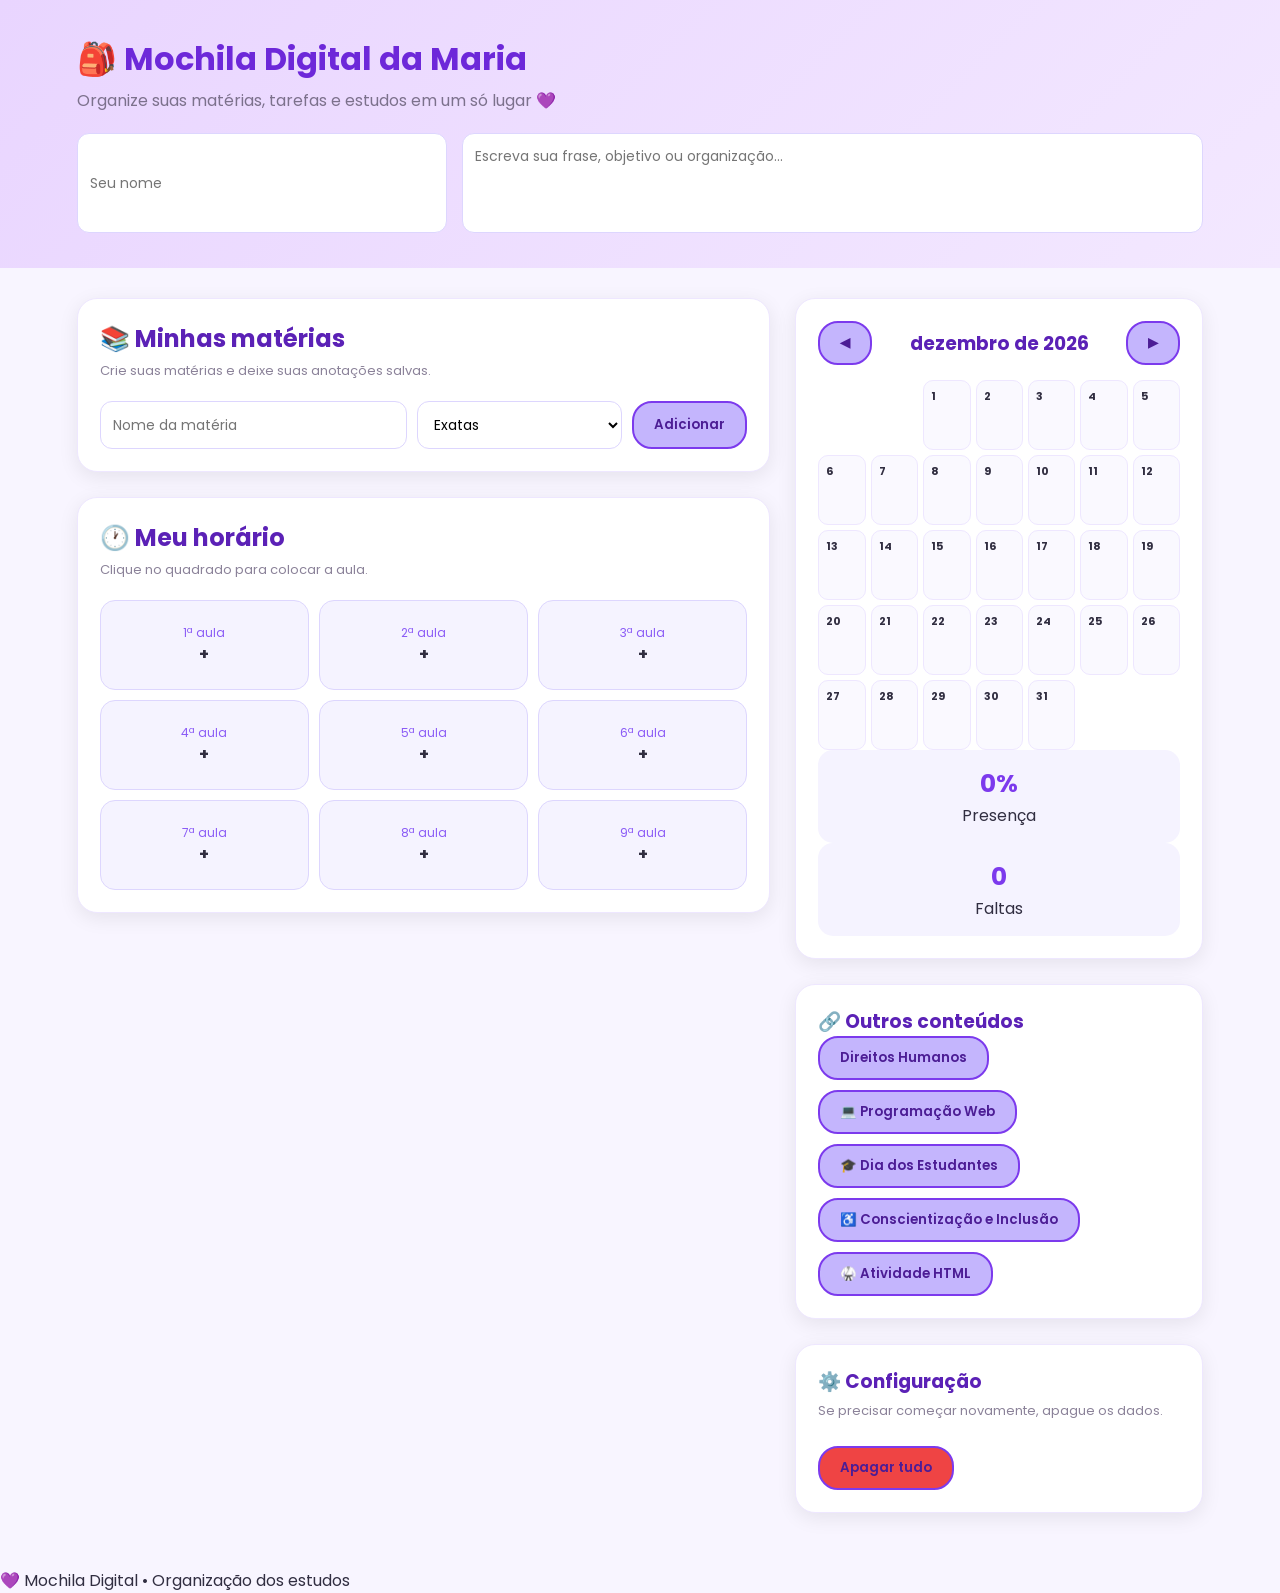
==== index.html @ 51b1d09c "Update index.html" ====
<!DOCTYPE html>
<html lang="pt-BR">

<head>

<meta charset="UTF-8">

<meta name="viewport" content="width=device-width, initial-scale=1.0">

<title>Mochila Digital</title>

<link href="https://fonts.googleapis.com/css2?family=Poppins:wght@300;400;500;600;700&display=swap" rel="stylesheet">


<style>

*{
    margin:0;
    padding:0;
    box-sizing:border-box;
    font-family:'Poppins',sans-serif;
}


body{

    background:#f8f5ff;
    color:#312e41;

}



header{

    background:linear-gradient(
        135deg,
        #e9d5ff,
        #f3e8ff
    );

    padding:35px 6%;

}


.topo{

    max-width:1400px;
    margin:auto;

}


.topo h1{

    color:#6d28d9;
    font-size:32px;

}


.topo p{

    color:#7c718c;
    margin-top:5px;
    margin-bottom:20px;

}



.perfil{

    display:grid;
    grid-template-columns:1fr 2fr;
    gap:15px;

}





input,
textarea,
select{

    width:100%;
    padding:12px;

    border-radius:12px;

    border:1px solid #ddd6fe;

    background:white;

    outline:none;

    font-size:14px;

}


textarea{

    resize:none;
    min-height:100px;

}



input:focus,
textarea:focus,
select:focus{

    border-color:#8b5cf6;

    box-shadow:
    0 0 0 3px #ede9fe;

}



.container{

    max-width:1400px;

    margin:auto;

    padding:30px 6%;

    display:grid;

    grid-template-columns:
    1.7fr 1fr;

    gap:25px;

}



.card{

    background:white;

    border-radius:20px;

    padding:22px;

    margin-bottom:25px;

    box-shadow:
    0 5px 20px rgba(0,0,0,.08);

    border:1px solid #eee7ff;

}



.card h2,
.card h3{

    color:#5b21b6;

}



.subtitulo{

    color:#8b8299;

    font-size:13px;

    margin-top:5px;

}


button{
    background:#c4b5fd;
    color:#4c1d95;
    border:2px solid #7c3aed;
    padding:10px 20px;
    border-radius:20px;
    cursor:pointer;
    font-weight:600;
    transition:.2s;
}



button:hover{

    background:#7c3aed;

    transform:translateY(-2px);

}



.btn-excluir{

    background:#ef4444;

}


.btn-excluir:hover{

    background:#dc2626;

}



.btn-pequeno{

    padding:6px 10px;

    font-size:12px;

}




.form-materia{

    display:grid;

    grid-template-columns:

    1.5fr 1fr auto;

    gap:10px;

    margin-top:20px;

}



.materia{

    border-left:6px solid #a78bfa;

}



.cabecalho-materia{

    display:flex;

    justify-content:space-between;

    align-items:center;

}



.nome-materia{

    display:flex;

    align-items:center;

    gap:8px;

}



.bolinha{

    width:14px;

    height:14px;

    border-radius:50%;

}



.categoria{

    background:#ede9fe;

    color:#6d28d9;

    padding:4px 10px;

    border-radius:20px;

    font-size:11px;

}



.area-anotacao{

    margin-top:20px;

}



.area-anotacao label{

    display:block;

    color:#5b21b6;

    font-weight:600;

    margin-bottom:8px;

}



.salvo{

    color:#16a34a;

    font-size:12px;

}


.form-tarefa{

    display:grid;

    grid-template-columns:

    1fr 150px auto;

    gap:8px;

    margin-top:12px;

}



.tarefa{

    margin-top:10px;

    padding:12px;

    background:#faf7ff;

    border-radius:12px;

    display:flex;

    justify-content:space-between;

    align-items:center;

}



.tarefa.concluida{

    opacity:.5;

    text-decoration:line-through;

}



.data{

    font-size:11px;

    color:#8b5cf6;

}



.grade{

    display:grid;

    grid-template-columns:
    repeat(3,1fr);

    gap:10px;

    margin-top:20px;

}



.aula{

    height:90px;

    background:#f5f3ff;

    border-radius:15px;

    border:1px solid #ddd6fe;

    display:flex;

    justify-content:center;

    align-items:center;

    flex-direction:column;

    cursor:pointer;

}



.aula:hover{

    background:#ede9fe;

}



.numero{

    color:#8b5cf6;

    font-size:12px;

}


.cabecalho-calendario{

    display:flex;

    justify-content:space-between;

    align-items:center;

}



.calendario{

    display:grid;

    grid-template-columns:
    repeat(7,1fr);

    gap:5px;

    margin-top:15px;

}



.dia{

    min-height:70px;

    background:#faf9ff;

    border-radius:10px;

    border:1px solid #eee7ff;

    padding:7px;

    font-size:11px;

    cursor:pointer;

}



.dia:hover{

    border-color:#a78bfa;

}



.vazio{

    background:none;

    border:none;

}



.presenca{

    background:#dcfce7;

}



.falta{

    background:#fee2e2;

}



.prova{

    background:#ede9fe;

}

<style>

    
.estatisticas{

    display:grid;

    grid-template-columns:1fr 1fr;

    gap:10px;

    margin-top:20px;

}



.numero-estatistica{

    background:#f5f3ff;

    padding:15px;

    border-radius:15px;

    text-align:center;

}



.numero-estatistica strong{

    display:block;

    font-size:25px;

    color:#7c3aed;

}



.links{

    display:flex;

    gap:10px;

    flex-wrap:wrap;

}


@media(max-width:900px){


.container{

    grid-template-columns:1fr;

}


.perfil{

    grid-template-columns:1fr;

}


}



@media(max-width:600px){


.form-materia,
.form-tarefa{

    grid-template-columns:1fr;

}



.grade{

    grid-template-columns:
    repeat(2,1fr);

}


}


</style>


</head>



<body>



<header>


<div class="topo">


<h1>
🎒 Mochila Digital da Maria
</h1>


<p>
Organize suas matérias, tarefas e estudos em um só lugar 💜
</p>



<div class="perfil">


<input 
id="nome"
placeholder="Seu nome"
>


<textarea
id="bio"
placeholder="Escreva sua frase, objetivo ou organização..."
></textarea>


</div>


</div>


</header>




<main class="container">



<section>




<div class="card">


<h2>
📚 Minhas matérias
</h2>


<p class="subtitulo">

Crie suas matérias e deixe suas anotações salvas.

</p>



<div class="form-materia">


<input
id="novaMateria"
placeholder="Nome da matéria"
>



<select
id="categoriaMateria"
>


<option>
Exatas
</option>


<option>
Humanas
</option>


<option>
Linguagens
</option>


<option>
Biológicas
</option>


<option>
Itinerário
</option>


<option>
Curso Técnico
</option>


</select>



<button onclick="adicionarMateria()">

Adicionar

</button>



</div>


</div>




<div id="listaMaterias"></div>





<div class="card">


<h2>
🕐 Meu horário
</h2>


<p class="subtitulo">

Clique no quadrado para colocar a aula.

</p>



<div
class="grade"
id="horario"
>


</div>



</div>




</section>





<aside>




<div class="card">


<div class="cabecalho-calendario">


<button onclick="mudarMes(-1)">
◀
</button>



<h3 id="mesAtual">

</h3>



<button onclick="mudarMes(1)">
▶
</button>



</div>



<div class="calendario"
id="calendario">

</div>




<div class="estatisticas">


<div class="numero-estatistica">


<strong id="porcentagem">

0%

</strong>


Presença


</div>



<div class="numero-estatistica">


<strong id="faltas">

0

</strong>


Faltas


</div>



</div>



</div>







<div class="card">


<h3>
🔗 Outros conteúdos
</h3>



<div class="links">


<a href="d-h.html">

<button>

Direitos Humanos

</button>

</a>



<a href="programacao-web.html">

<button>

💻 Programação Web

</button>

</a>
    
<a href="dia-dos-estudantes.html">

<button>

🎓 Dia dos Estudantes

</button>
<a href="conscientizacao.html">
    <button>
        ♿ Conscientização e Inclusão
    </button>

</a>
<a href="atividade-html-campeonato.html">
    <button>
        🥋 Atividade HTML
    </button>

</a>
    
</div>


</div>





<div class="card">


<h3>
⚙️ Configuração
</h3>


<p class="subtitulo">

Se precisar começar novamente, apague os dados.

</p>


<br>


<button 
class="btn-excluir"
onclick="apagarDados()"
>

Apagar tudo

</button>


</div>


</aside>


</main>


<footer>


💜 Mochila Digital • Organização dos estudos


</footer>
<script>


let dados = JSON.parse(
localStorage.getItem("mochilaDigital")
)
||
{

nome:"",
bio:"",

materias:[],

horario:[
"",
"",
"",
"",
"",
"",
"",
"",
""
],

calendario:{}

};



let dataAtual = new Date();




function salvar(){

localStorage.setItem(
"mochilaDigital",
JSON.stringify(dados)
);

}



nome.value = dados.nome;

bio.value = dados.bio;



nome.oninput=function(){

dados.nome=this.value;

salvar();

};



bio.oninput=function(){

dados.bio=this.value;

salvar();

};



const cores=[

"#a78bfa",
"#60a5fa",
"#34d399",
"#f472b6",
"#fbbf24",
"#fb7185"

];



function adicionarMateria(){


let nomeMateria =
document.getElementById("novaMateria").value;



let categoria =
document.getElementById("categoriaMateria").value;



if(nomeMateria==""){

alert("Digite o nome da matéria");

return;

}



dados.materias.push({

nome:nomeMateria,

categoria:categoria,

cor:
cores[
dados.materias.length %
cores.length
],

anotacao:"",

tarefas:[]

});



document.getElementById("novaMateria").value="";



salvar();

render();


}



function excluirMateria(i){


if(confirm("Excluir essa matéria?")){


dados.materias.splice(i,1);


salvar();

render();


}


}




function salvarAnotacao(i){


dados.materias[i].anotacao =

document.getElementById(
"anotacao"+i
).value;



salvar();



document.getElementById(
"salvo"+i
).innerHTML=
"✓ Salvo";


}




function adicionarTarefa(i){


let tarefa =
document.getElementById(
"tarefa"+i
).value;



let data =
document.getElementById(
"data"+i
).value;



if(tarefa=="") return;



dados.materias[i].tarefas.push({

nome:tarefa,

data:data,

feito:false

});



salvar();

render();


}


function concluirTarefa(m,t){


dados.materias[m]
.tarefas[t]
.feito =
!
dados.materias[m]
.tarefas[t]
.feito;



salvar();

render();


}



function excluirTarefa(m,t){


dados.materias[m]
.tarefas.splice(t,1);



salvar();

render();


}



function renderHorario(){


let area =
document.getElementById(
"horario"
);



area.innerHTML="";



dados.horario.forEach(
function(aula,i){


area.innerHTML += `


<div class="aula"
onclick="editarAula(${i})">


<span class="numero">

${i+1}ª aula

</span>


<strong>

${aula || "+"}

</strong>


</div>


`;


});


}




function editarAula(i){


let novo =
prompt(
"Digite a aula:",
dados.horario[i]
);



if(novo==null)return;



dados.horario[i]=novo;



salvar();

renderHorario();


}




function chave(data){


return data;

}





function renderCalendario(){



let calendario =
document.getElementById(
"calendario"
);



let mes =
document.getElementById(
"mesAtual"
);



let ano =
dataAtual.getFullYear();



let numeroMes =
dataAtual.getMonth();



mes.innerHTML =
dataAtual.toLocaleDateString(
"pt-BR",
{
month:"long",
year:"numeric"
}
);



calendario.innerHTML="";



let primeiro =
new Date(
ano,
numeroMes,
1
).getDay();



let total =
new Date(
ano,
numeroMes+1,
0
).getDate();




for(let i=0;i<primeiro;i++){

calendario.innerHTML+=
`
<div class="dia vazio"></div>
`;

}





let presenca=0;

let falta=0;



for(
let dia=1;
dia<=total;
dia++
){



let id =
ano+
"-"+
(numeroMes+1)+
"-"+
dia;



let tipo =
dados.calendario[id]
||
"";



if(tipo=="presenca")
presenca++;



if(tipo=="falta")
falta++;



calendario.innerHTML+=`


<div 
class="dia ${tipo}"
onclick="marcarDia('${id}')">


<strong>

${dia}

</strong>


</div>


`;



}



let totalMarcado =
presenca+falta;



document.getElementById(
"porcentagem"
).innerHTML =

totalMarcado==0
?
"0%"
:
Math.round(
presenca/totalMarcado*100
)
+
"%";



document.getElementById(
"faltas"
).innerHTML=
falta;



}



function marcarDia(id){


let escolha =
prompt(
"1 Presença\n2 Falta\n3 Prova\n0 Limpar"
);



if(escolha=="1")
dados.calendario[id]="presenca";

else
if(escolha=="2")
dados.calendario[id]="falta";

else
if(escolha=="3")
dados.calendario[id]="prova";

else
if(escolha=="0")
delete dados.calendario[id];

else
return;



salvar();

renderCalendario();


}



function mudarMes(v){


dataAtual.setMonth(
dataAtual.getMonth()+v
);


renderCalendario();


}



function render(){


let lista =
document.getElementById(
"listaMaterias"
);



lista.innerHTML="";



dados.materias.forEach(
function(m,i){



let tarefas="";



m.tarefas.forEach(
function(t,j){



tarefas+=`


<div class="tarefa">


<div>

<b>

${t.nome}

</b>


<br>


<span class="data">

${t.data}

</span>


</div>



<div>


<button
onclick="concluirTarefa(${i},${j})">

✓

</button>


<button
class="btn-excluir"
onclick="excluirTarefa(${i},${j})">

X

</button>


</div>



</div>


`;


});





lista.innerHTML+=`


<div class="card materia">


<div class="cabecalho-materia">


<div class="nome-materia">


<span 
class="bolinha"
style="background:${m.cor}">
</span>


<h3>

${m.nome}

</h3>


<span class="categoria">

${m.categoria}

</span>


</div>



<button
class="btn-excluir"
onclick="excluirMateria(${i})">

X

</button>


</div>





<div class="area-anotacao">


<label>

📝 Anotações

</label>


<textarea
id="anotacao${i}"
oninput="salvarAnotacao(${i})"
>${m.anotacao}</textarea>



<span class="salvo"
id="salvo${i}">

</span>


</div>





<h3>

✅ Tarefas

</h3>



<div class="form-tarefa">


<input
id="tarefa${i}"
placeholder="Nova tarefa">


<input
id="data${i}"
type="date">


<button
onclick="adicionarTarefa(${i})">

+

</button>


</div>



${tarefas}



</div>


`;



});



renderHorario();

renderCalendario();


}







function apagarDados(){


if(confirm("Apagar tudo?")){


localStorage.clear();


location.reload();


}


}





render();



</script>


</body>

</html>
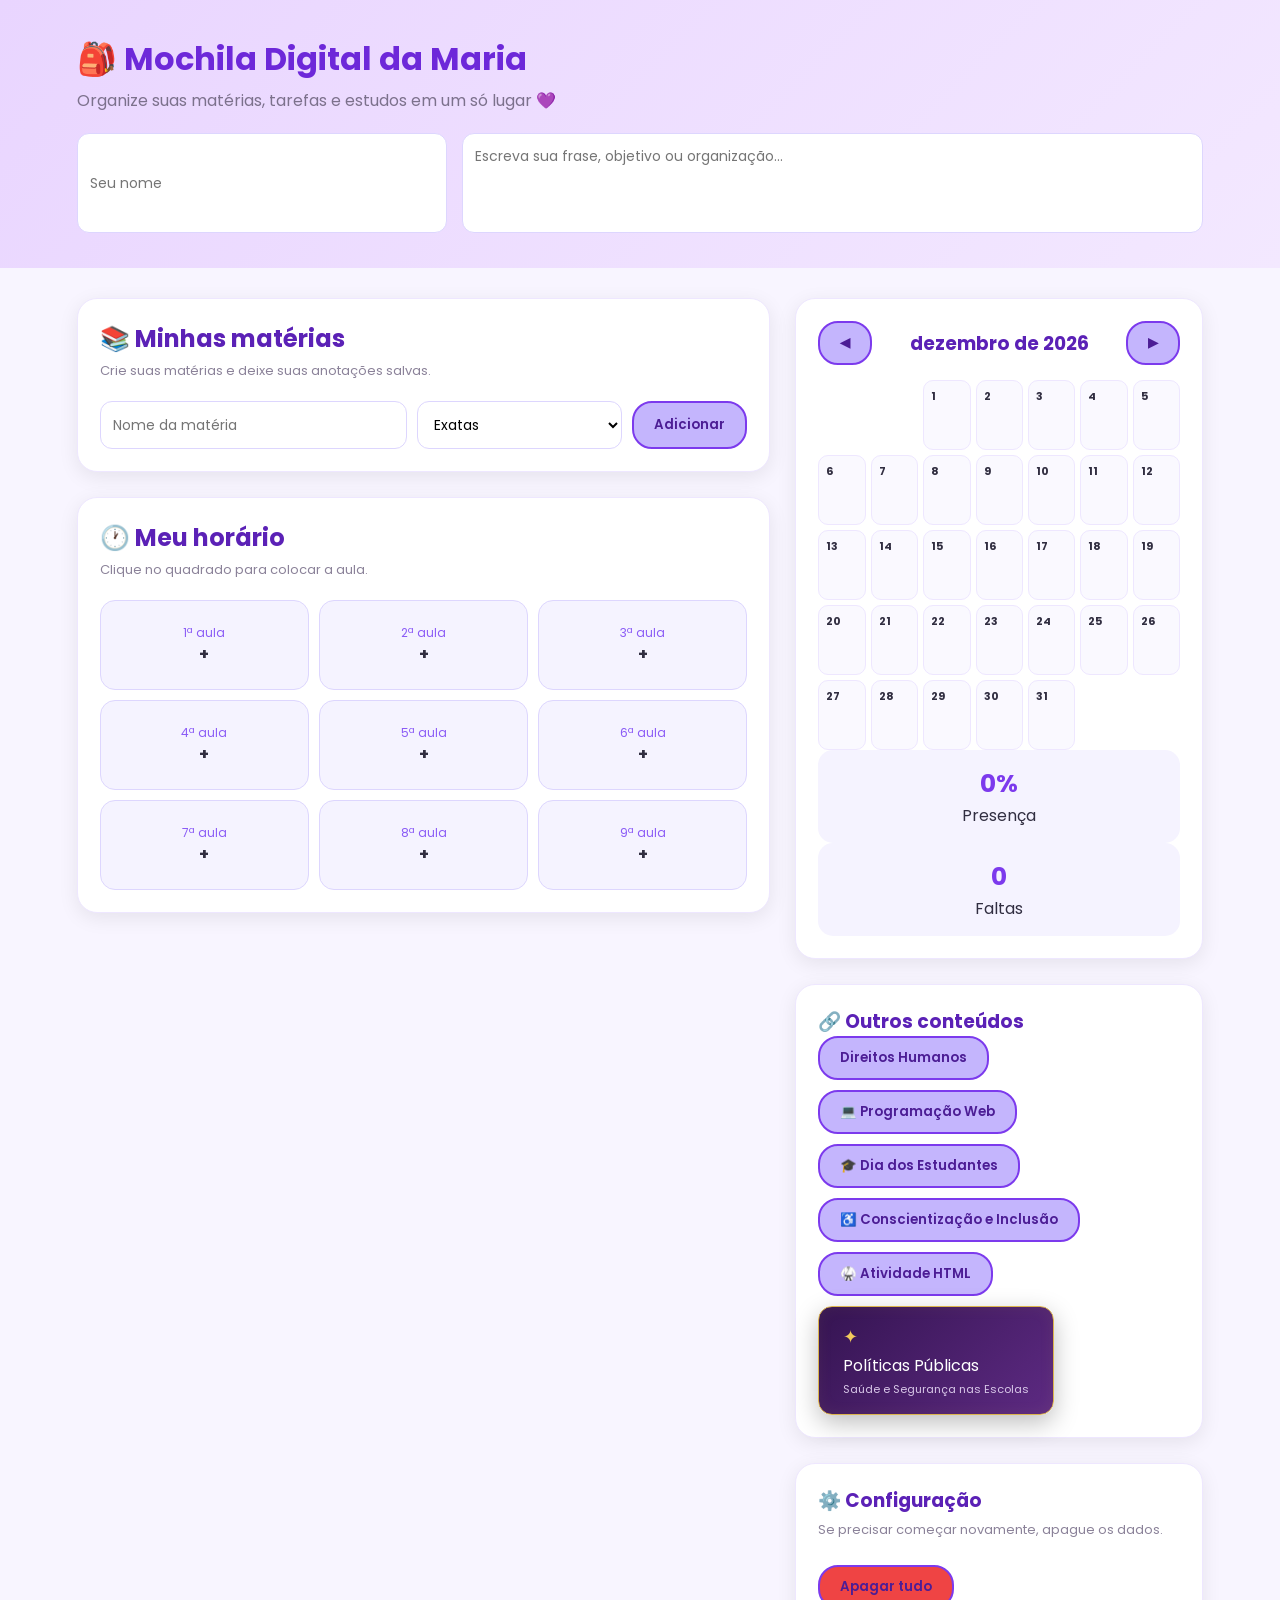
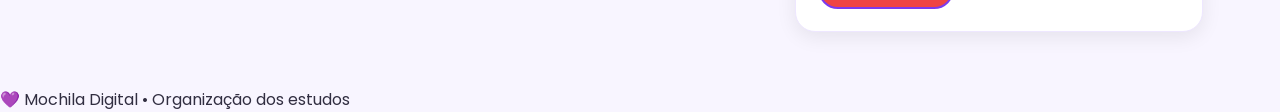
==== commit b7d92a3e: "Update index.html" ====
--- a/index.html
+++ b/index.html
@@ -11,6 +11,7 @@
 
 <link href="https://fonts.googleapis.com/css2?family=Poppins:wght@300;400;500;600;700&display=swap" rel="stylesheet">
 
+    <link rel="stylesheet" href="botaodh.css">
 
 <style>
 
@@ -633,7 +634,58 @@
 
 
 }
-
+.btn-politicas {
+    display: inline-flex;
+    flex-direction: column;
+    align-items: flex-start;
+    gap: 3px;
+
+    padding: 16px 24px;
+
+    color: #ffffff;
+    text-decoration: none;
+
+    background: linear-gradient(
+        135deg,
+        #351452,
+        #5d2a82
+    );
+
+    border: 1px solid #dcb44d;
+    border-radius: 14px;
+
+    box-shadow:
+        0 8px 25px rgba(0, 0, 0, 0.25),
+        inset 0 0 15px rgba(220, 180, 77, 0.08);
+
+    transition: all 0.3s ease;
+}
+
+.btn-politicas span {
+    color: #f2ca5c;
+    font-size: 18px;
+}
+
+.btn-politicas small {
+    color: #d8c7e8;
+    font-size: 11px;
+}
+
+.btn-politicas:hover {
+    transform: translateY(-4px);
+
+    background: linear-gradient(
+        135deg,
+        #4b216d,
+        #7540a0
+    );
+
+    border-color: #ffe28a;
+
+    box-shadow:
+        0 12px 30px rgba(0, 0, 0, 0.35),
+        0 0 20px rgba(220, 180, 77, 0.18);
+}
 
 </style>
 
@@ -963,7 +1015,11 @@
     <button>
         🥋 Atividade HTML
     </button>
-
+    
+<a href="politicas-escola.html" class="btn-politicas">
+    <span>✦</span>
+    Políticas Públicas
+    <small>Saúde e Segurança nas Escolas</small>
 </a>
     
 </div>
--- a/botaodh.css
+++ b/botaodh.css
@@ -0,0 +1,117 @@
+```css
+/* ==============================
+   BOTÃO ROXO + LILÁS + DOURADO
+============================== */
+
+button {
+
+    /* ===== TAMANHO ===== */
+
+    width: 220px;
+    height: 70px;
+
+
+    /* ===== ESPAÇO INTERNO ===== */
+
+    padding: 10px 20px;
+
+
+    /* ===== BORDA ===== */
+
+    border: 3px solid #E6B84A;
+    border-radius: 20px;
+
+
+    /* ===== CORES ===== */
+
+    background: linear-gradient(
+        135deg,
+        #24103D,
+        #4B227A
+    );
+
+    color: #FFE8A3;
+
+
+    /* ===== TEXTO ===== */
+
+    font-family: Arial, sans-serif;
+    font-size: 20px;
+    font-weight: bold;
+    text-align: center;
+    text-decoration: none;
+
+
+    /* ===== CURSOR ===== */
+
+    cursor: pointer;
+
+
+    /* ===== SOMBRA ===== */
+
+    box-shadow:
+        0 5px 10px rgba(36, 16, 61, 0.35),
+        0 0 8px rgba(230, 184, 74, 0.15);
+
+
+    /* ===== COMPORTAMENTO ===== */
+
+    display: block;
+
+    margin: 10px auto;
+
+
+    /* ===== TRANSIÇÃO ===== */
+
+    transition: all 0.3s ease;
+}
+
+
+/* ==============================
+   QUANDO O MOUSE PASSA
+============================== */
+
+button:hover {
+
+    background: linear-gradient(
+        135deg,
+        #4B227A,
+        #B88AE8
+    );
+
+    color: #24103D;
+
+    border-color: #FFE8A3;
+
+    transform: scale(1.05);
+
+    box-shadow:
+        0 8px 18px rgba(36, 16, 61, 0.40),
+        0 0 18px rgba(230, 184, 74, 0.45);
+}
+
+
+/* ==============================
+   QUANDO O BOTÃO É PRESSIONADO
+============================== */
+
+button:active {
+
+    transform: scale(0.95);
+
+    box-shadow:
+        0 3px 5px rgba(36, 16, 61, 0.25);
+}
+
+
+/* ==============================
+   QUANDO RECEBE FOCO
+============================== */
+
+button:focus {
+
+    outline: 4px solid #B88AE8;
+
+    outline-offset: 4px;
+}
+```
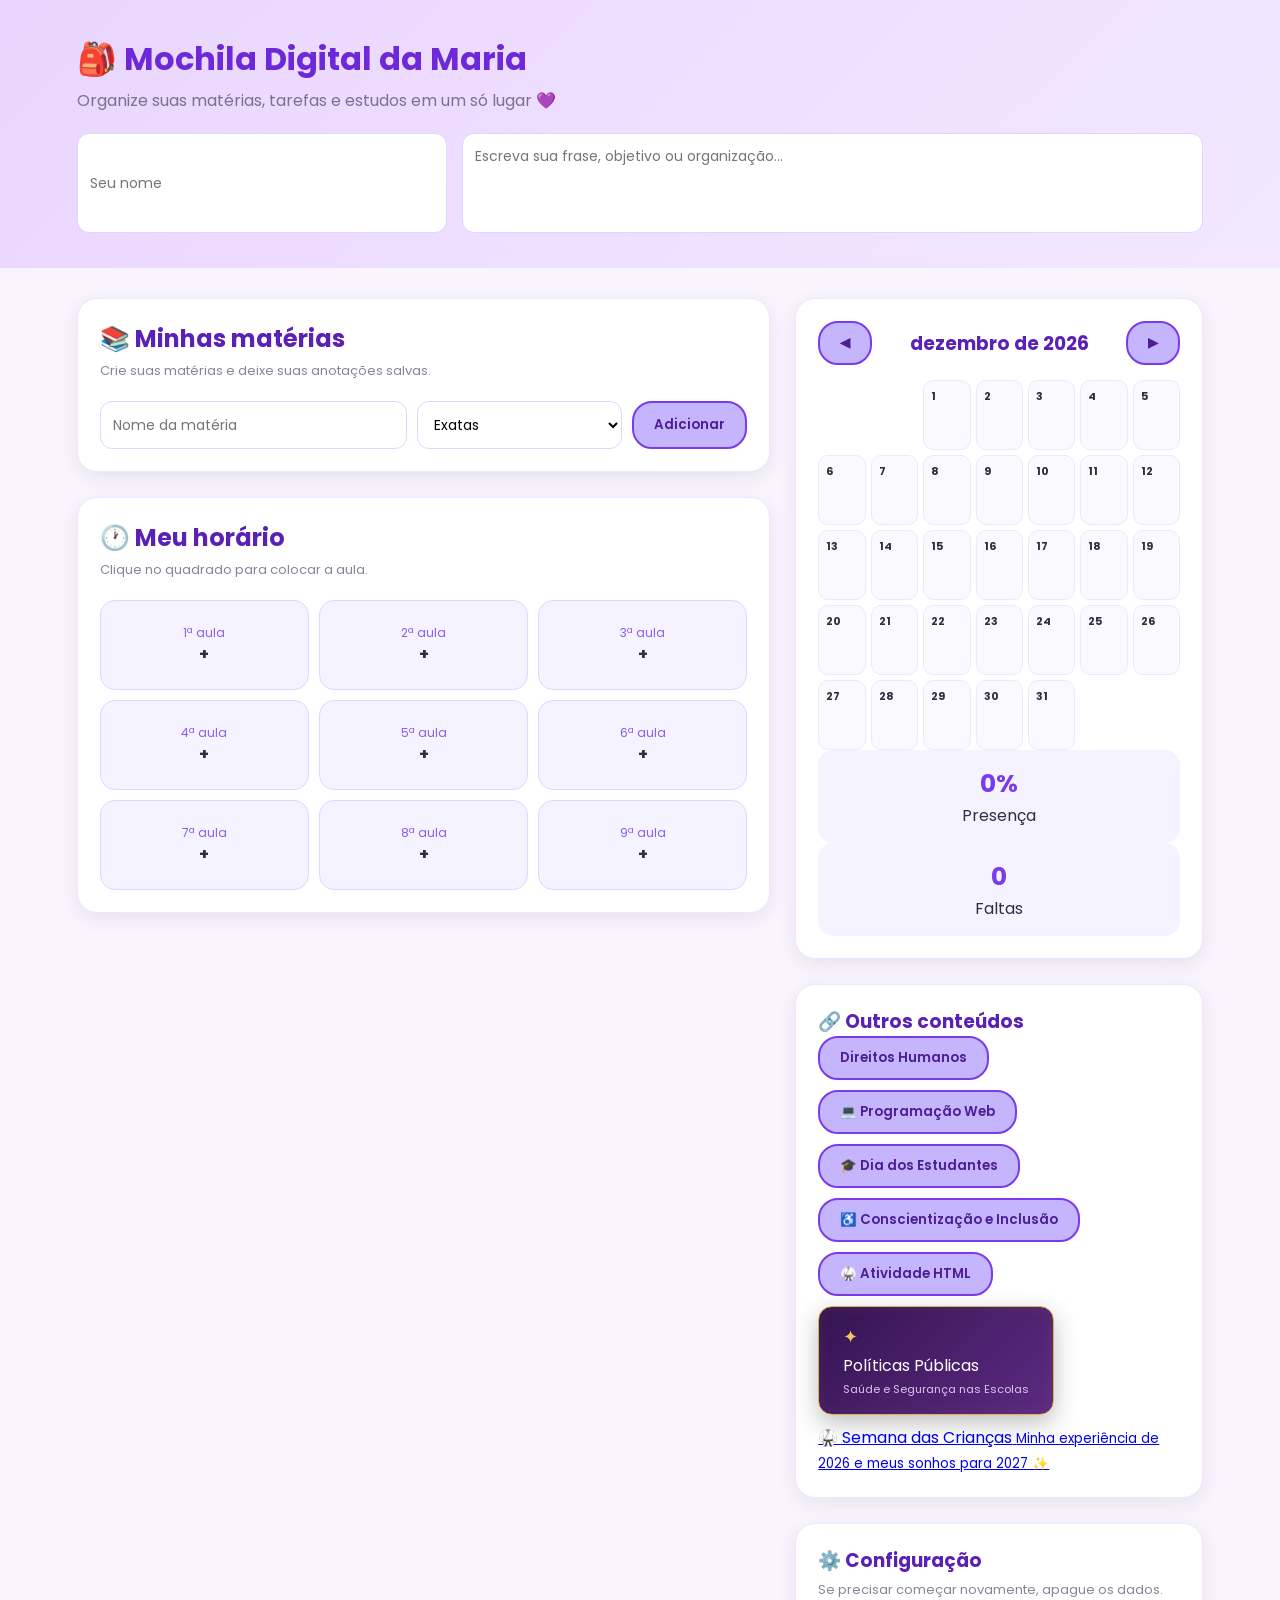
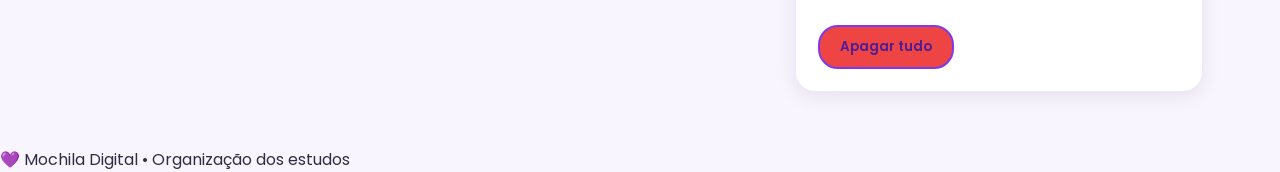
==== commit 2655d304: "Add link for Semana das Crianças section" ====
--- a/index.html
+++ b/index.html
@@ -1021,7 +1021,13 @@
     Políticas Públicas
     <small>Saúde e Segurança nas Escolas</small>
 </a>
+
     
+<a href="semana-criancas.html" class="btn-semana">
+    <span>🥋 Semana das Crianças</span>
+    <small>Minha experiência de 2026 e meus sonhos para 2027 ✨</small>
+</a>
+
 </div>
 
 
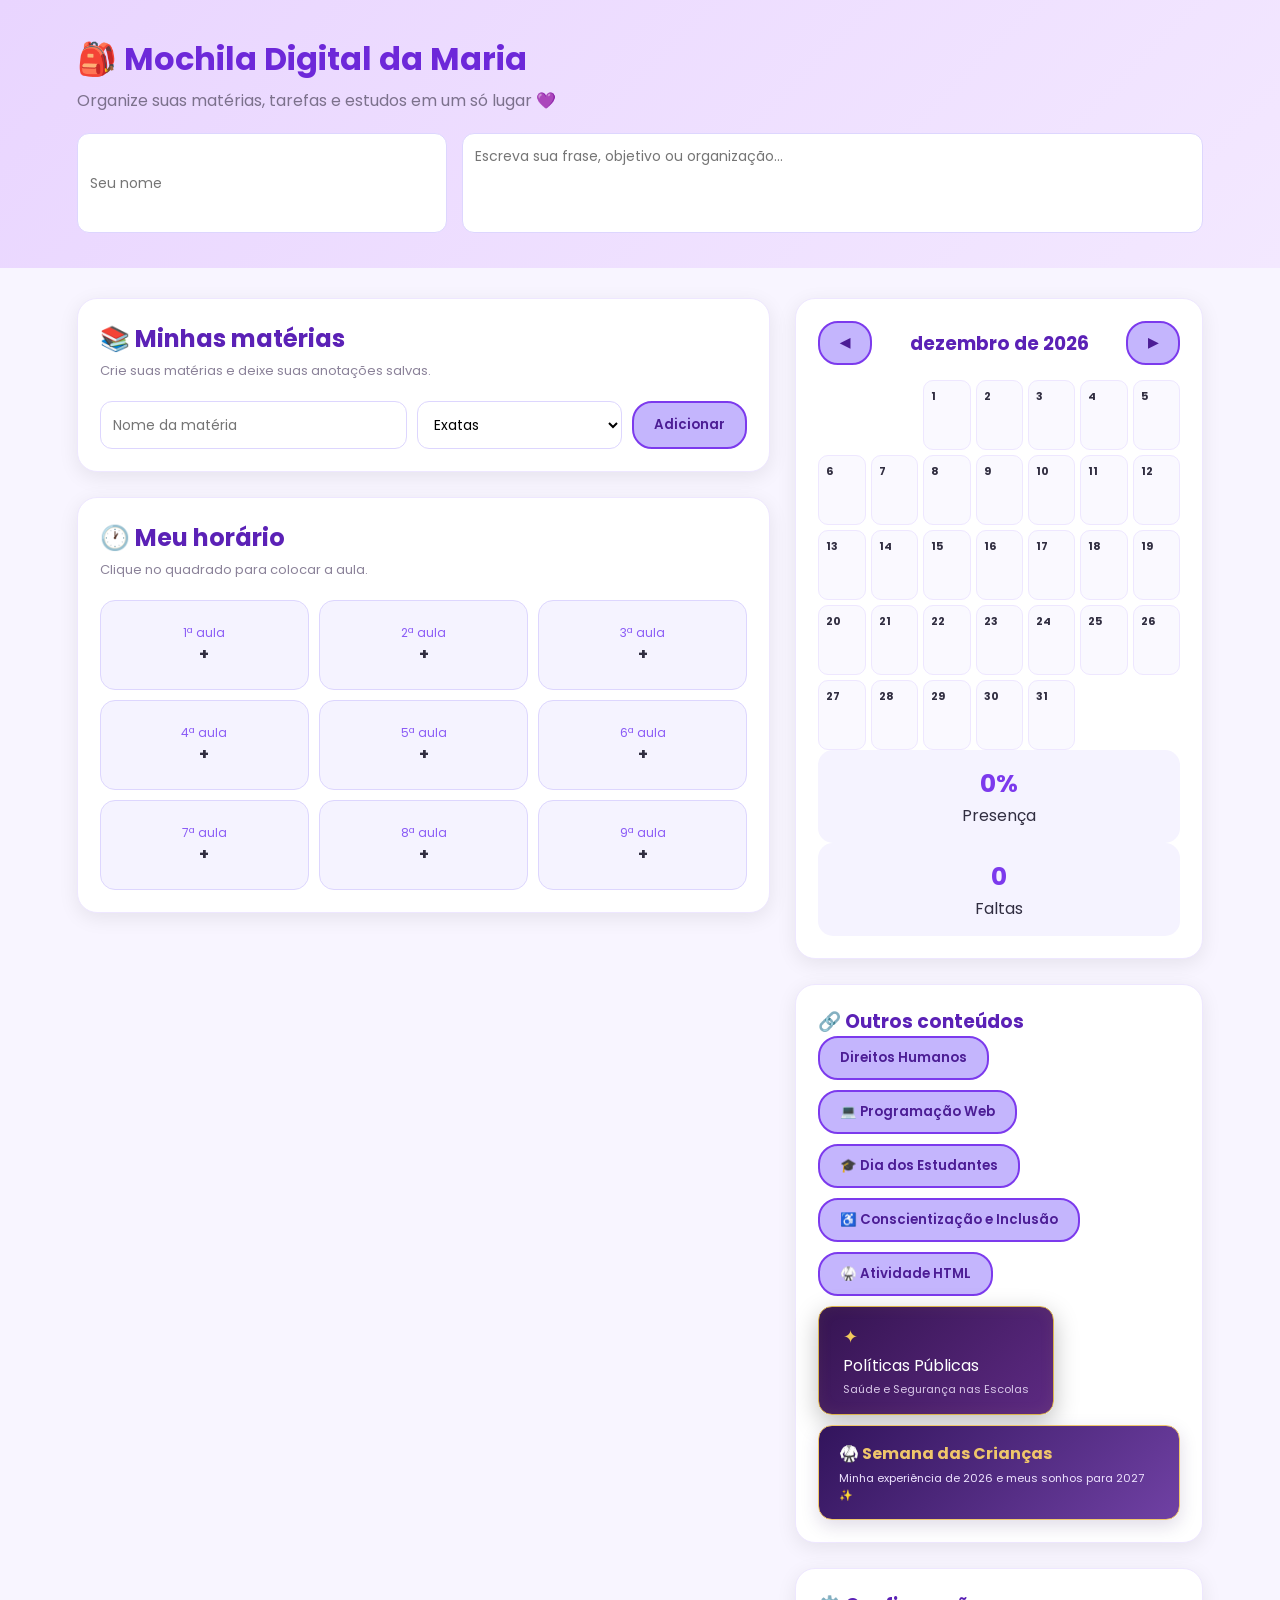
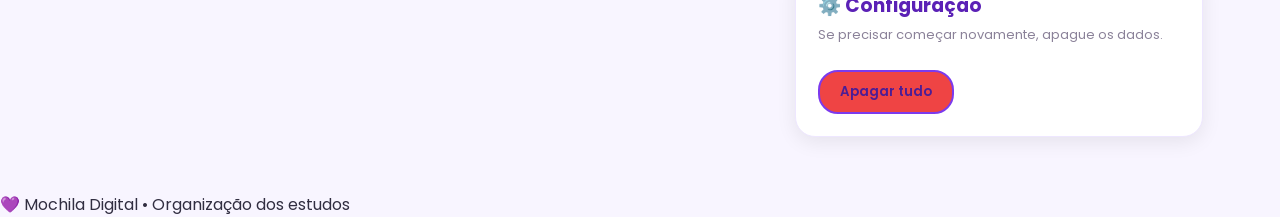
==== commit 8a1199a5: "Update index.html" ====
--- a/index.html
+++ b/index.html
@@ -685,6 +685,37 @@
     box-shadow:
         0 12px 30px rgba(0, 0, 0, 0.35),
         0 0 20px rgba(220, 180, 77, 0.18);
+}
+
+.btn-semana {
+    display: inline-flex;
+    flex-direction: column;
+    gap: 4px;
+    padding: 15px 20px;
+    background: linear-gradient(135deg, #32145c, #7041a4);
+    color: white;
+    text-decoration: none;
+    border: 1px solid #f0c66a;
+    border-radius: 14px;
+    box-shadow: 0 6px 18px rgba(50, 20, 92, .15);
+    transition: .3s ease;
+}
+
+.btn-semana span {
+    color: #f0c66a;
+    font-weight: 700;
+}
+
+.btn-semana small {
+    color: #eee3ff;
+    font-size: 11px;
+}
+
+.btn-semana:hover {
+    transform: translateY(-4px);
+    background: linear-gradient(135deg, #482274, #8758bd);
+    border-color: #ffe28a;
+    box-shadow: 0 10px 24px rgba(50, 20, 92, .25);
 }
 
 </style>
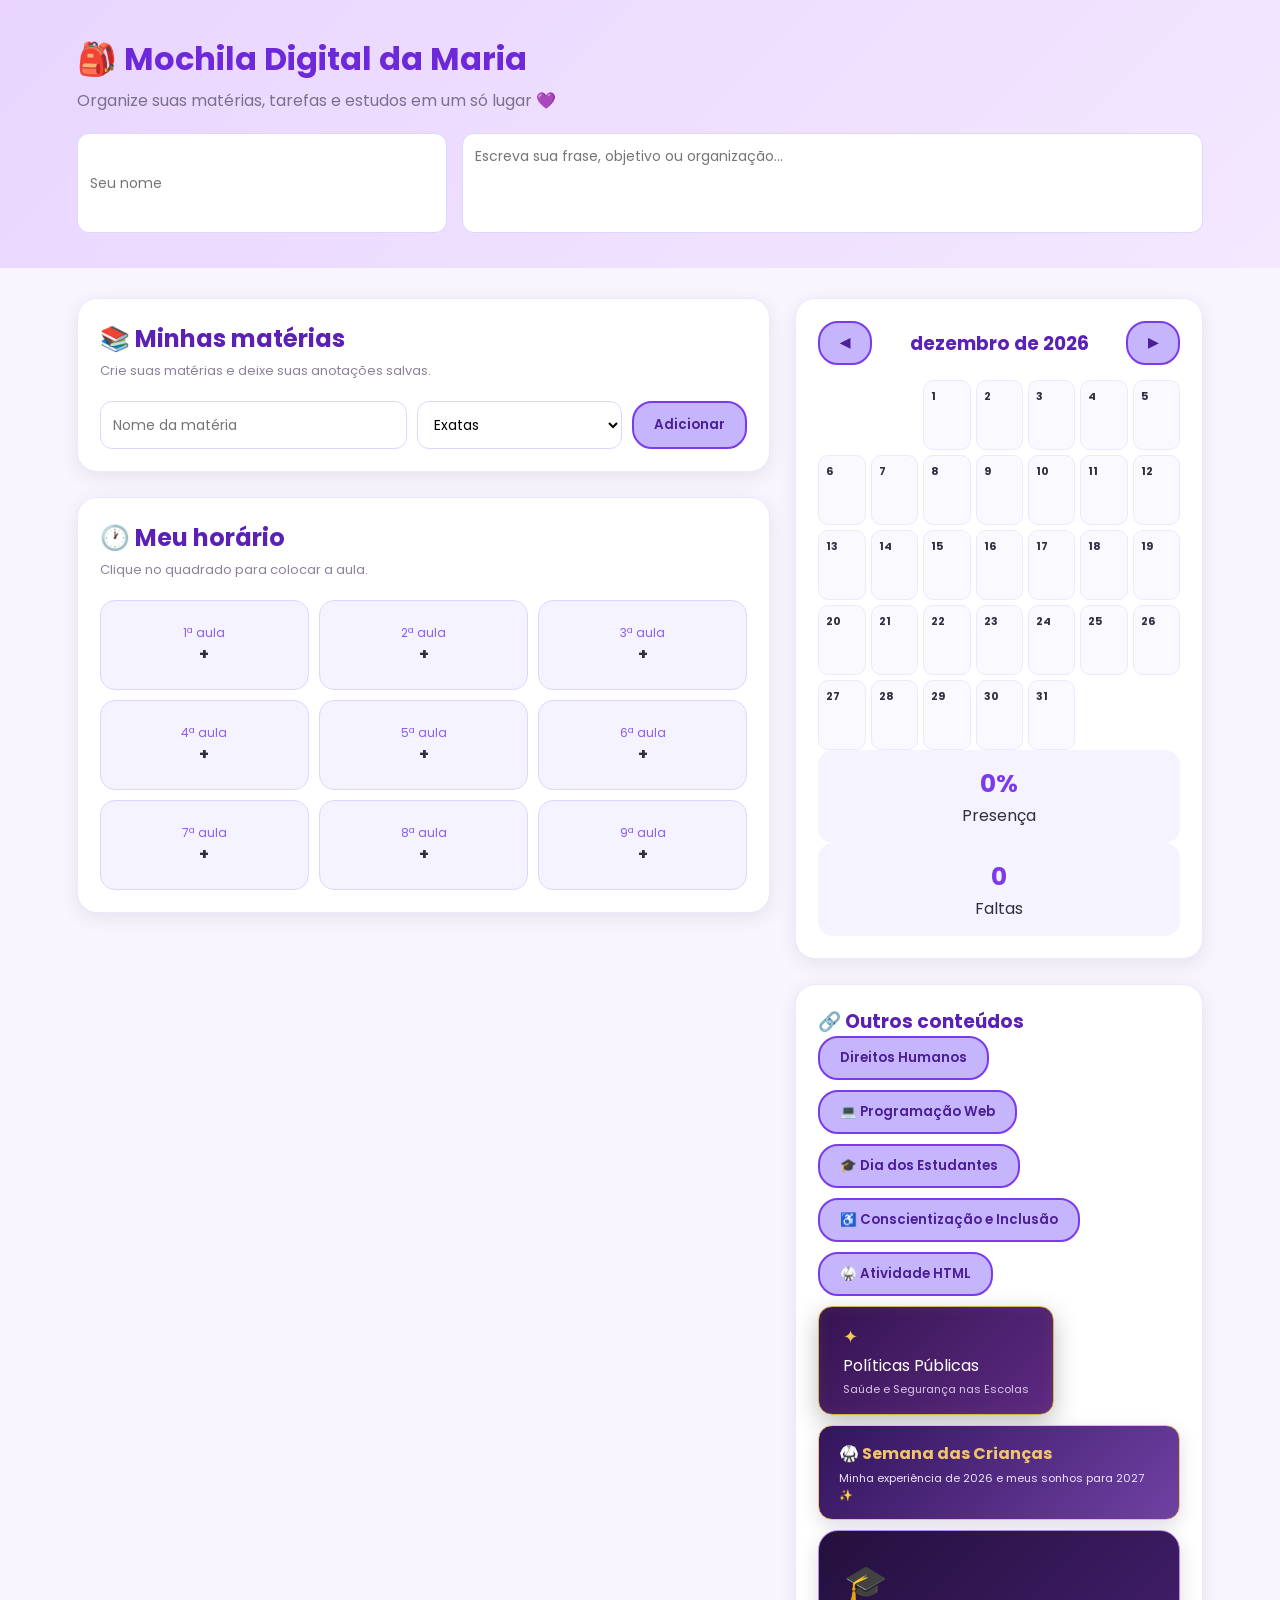
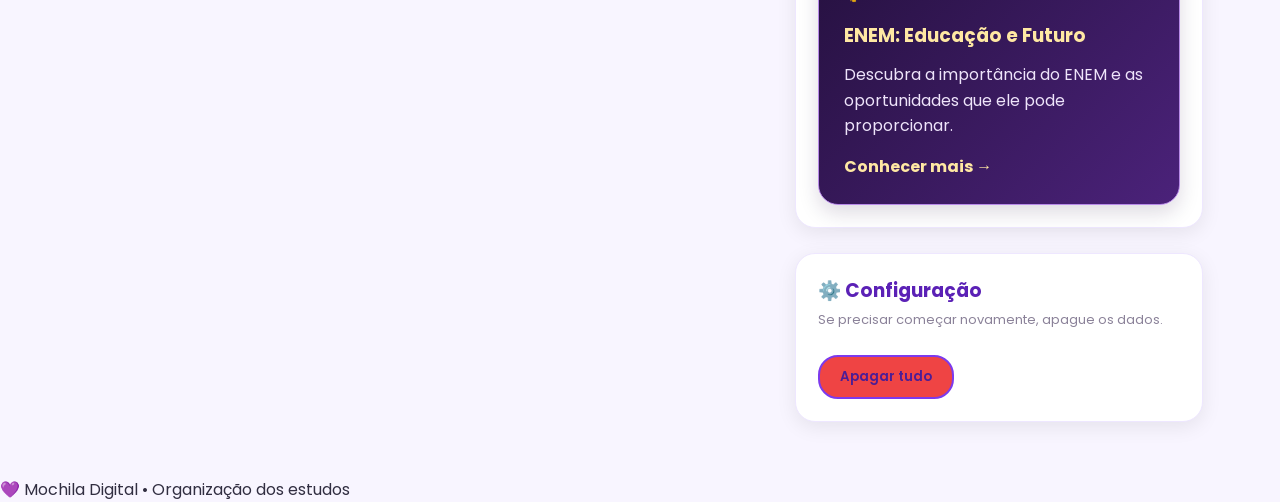
==== commit 6cbd1f1a: "Update index.html" ====
--- a/index.html
+++ b/index.html
@@ -718,6 +718,44 @@
     box-shadow: 0 10px 24px rgba(50, 20, 92, .25);
 }
 
+    .card-enem {
+    display: block;
+    text-decoration: none;
+    color: inherit;
+    background: linear-gradient(135deg, #24103D, #4B227A);
+    border: 1px solid #B88AE8;
+    border-radius: 20px;
+    padding: 25px;
+    transition: 0.3s ease;
+    box-shadow: 0 8px 20px rgba(36, 16, 61, 0.15);
+}
+
+.card-enem:hover {
+    transform: translateY(-7px);
+    box-shadow: 0 12px 25px rgba(75, 34, 122, 0.3);
+}
+
+.card-enem h3 {
+    color: #FFE8A3;
+    margin: 12px 0;
+}
+
+.card-enem p {
+    color: #eee4fa;
+    line-height: 1.6;
+}
+
+.card-enem span {
+    display: inline-block;
+    color: #FFE8A3;
+    margin-top: 15px;
+    font-weight: bold;
+}
+
+.icone-enem {
+    font-size: 35px;
+}
+
 </style>
 
 
@@ -1059,6 +1097,13 @@
     <small>Minha experiência de 2026 e meus sonhos para 2027 ✨</small>
 </a>
 
+    <a href="enem.html" class="card-enem">
+    <div class="icone-enem">🎓</div>
+    <h3>ENEM: Educação e Futuro</h3>
+    <p>Descubra a importância do ENEM e as oportunidades que ele pode proporcionar.</p>
+    <span>Conhecer mais →</span>
+</a>
+    
 </div>
 
 
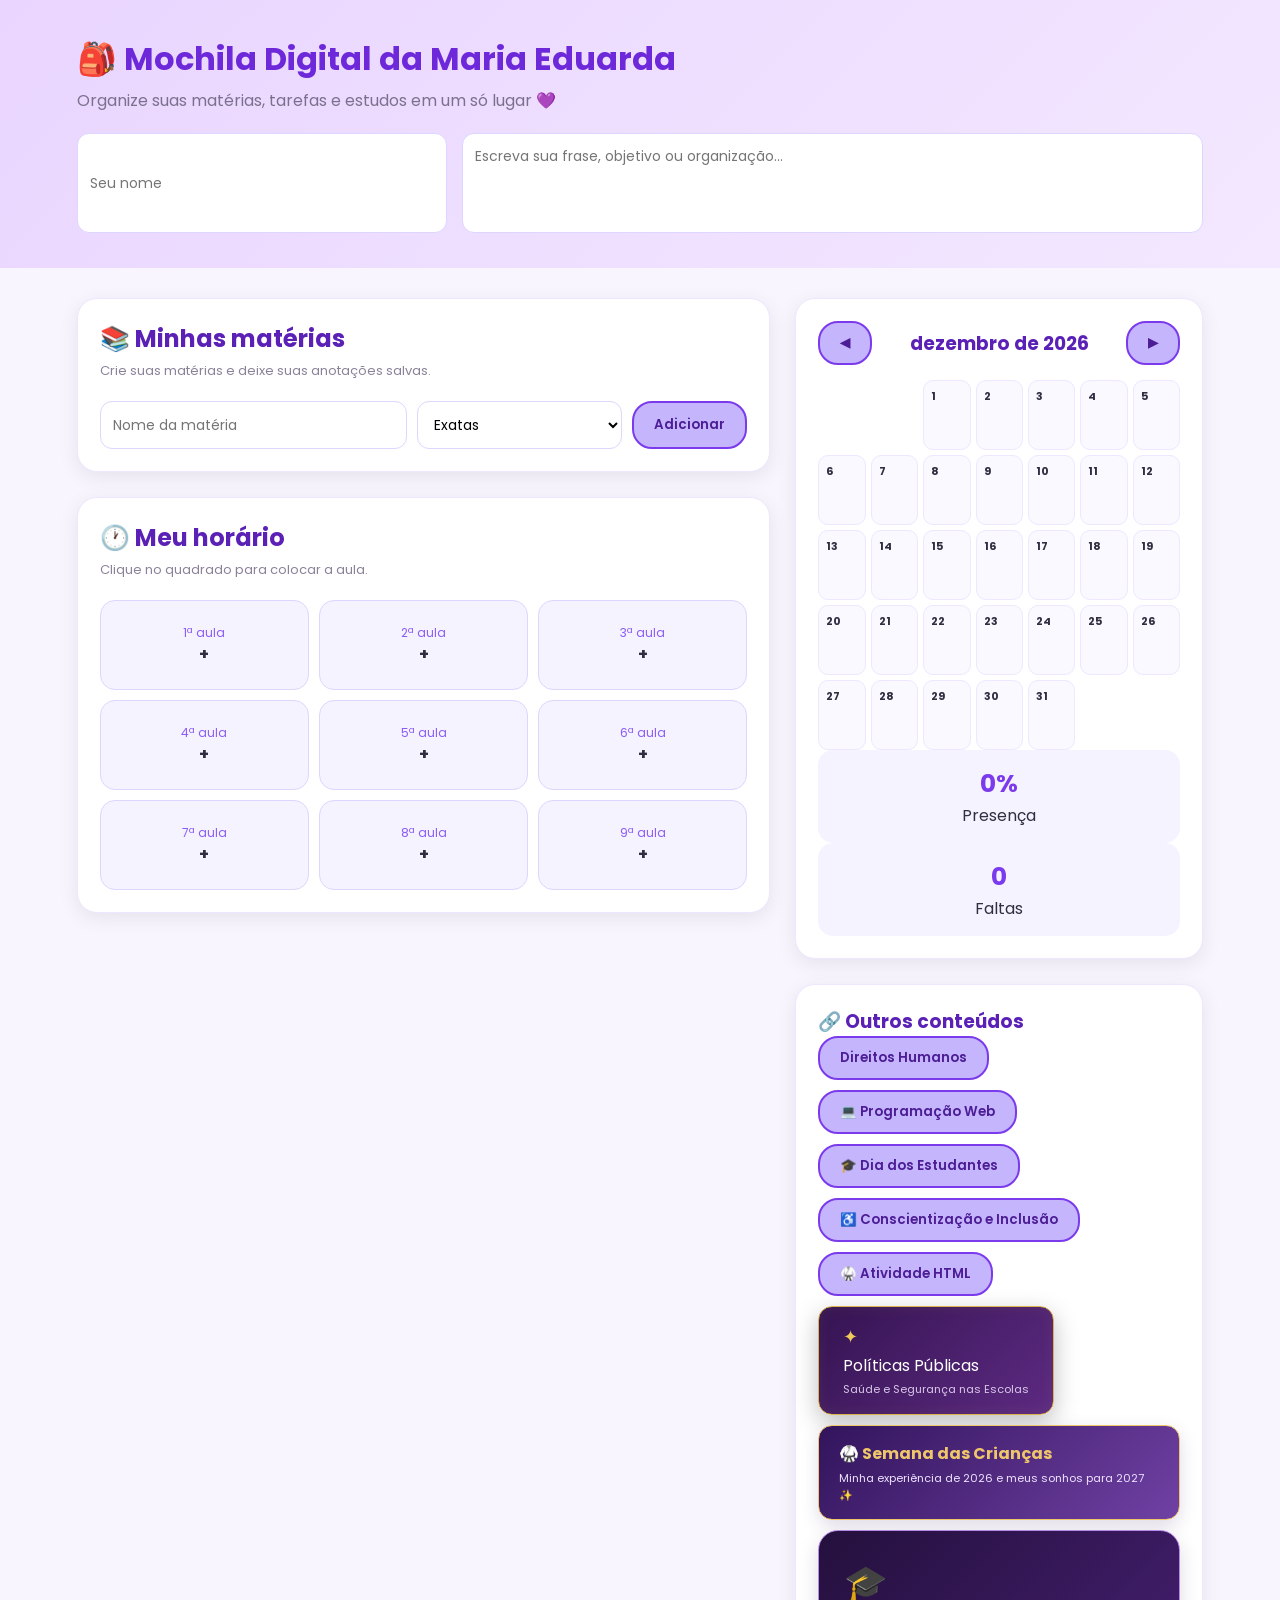
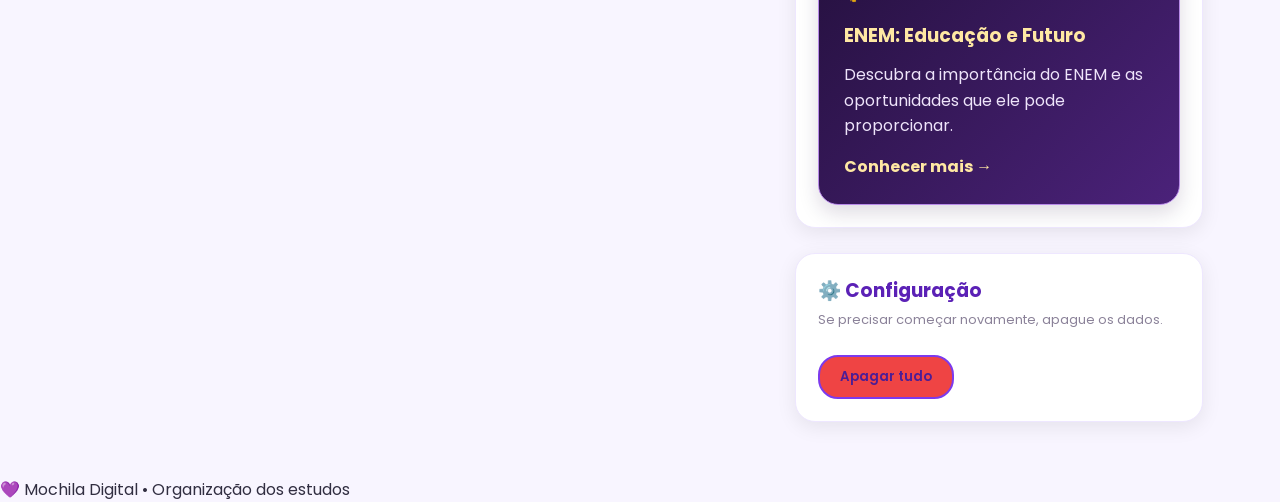
==== commit 0ceadeb1: "Update index.html" ====
--- a/index.html
+++ b/index.html
@@ -774,7 +774,7 @@
 
 
 <h1>
-🎒 Mochila Digital da Maria
+🎒 Mochila Digital da Maria Eduarda
 </h1>
 
 
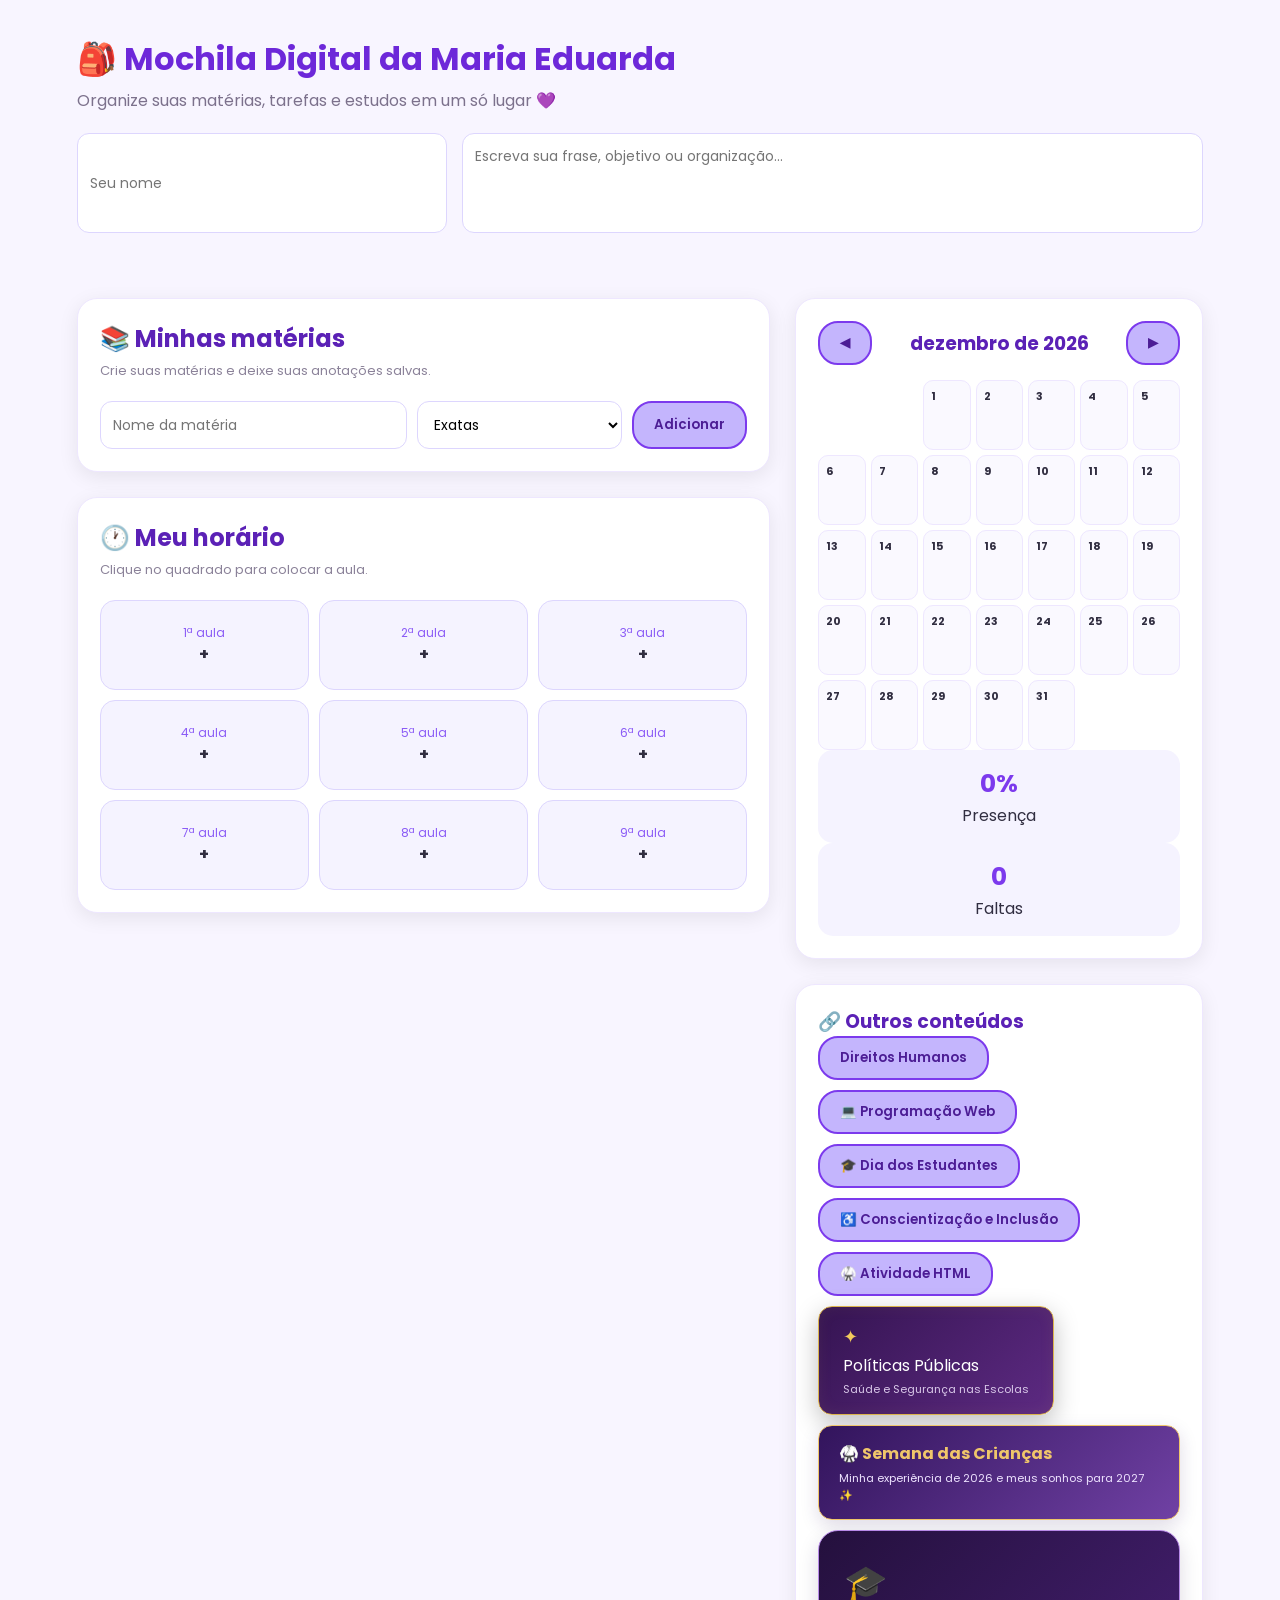
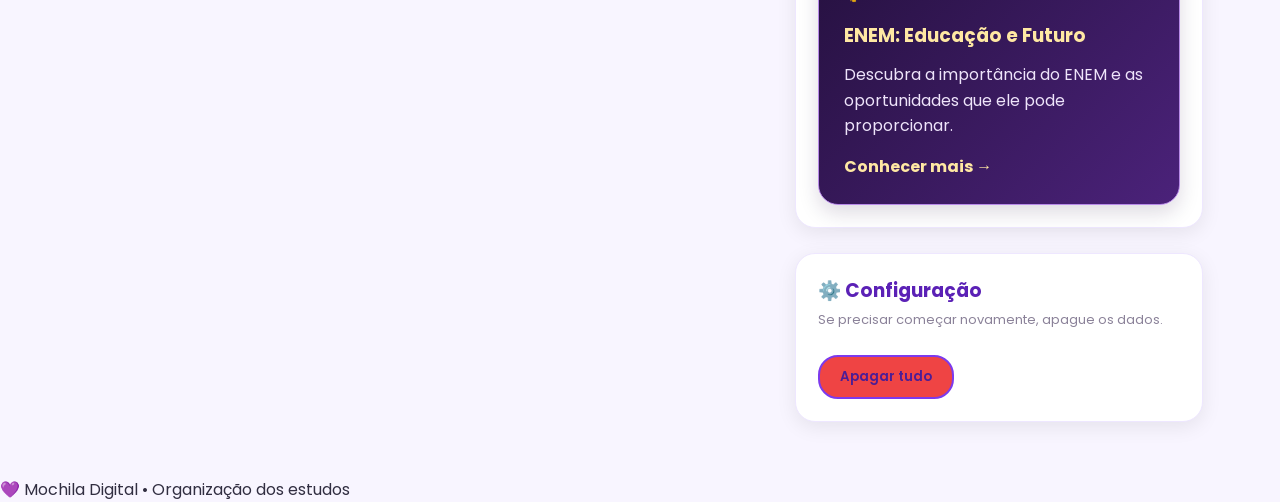
==== commit 8f025199: "Update index.html" ====
--- a/index.html
+++ b/index.html
@@ -33,7 +33,10 @@
 
 
 header{
-
+    
+<header class="cabecalho">
+    <img src="logo.png" alt="Escola Estadual Emília Cabral Mota">
+</header>
     background:linear-gradient(
         135deg,
         #e9d5ff,
@@ -754,7 +757,23 @@
 
 .icone-enem {
     font-size: 35px;
-}
+    
+.cabecalho {
+    width: 100%;
+    height: 160px;
+    background-color: white;
+    display: flex;
+    align-items: center;
+    justify-content: center;
+}
+
+.cabecalho img {
+    max-width: 100%;
+    max-height: 140px;
+    object-fit: contain;
+}
+}
+    
 
 </style>
 
